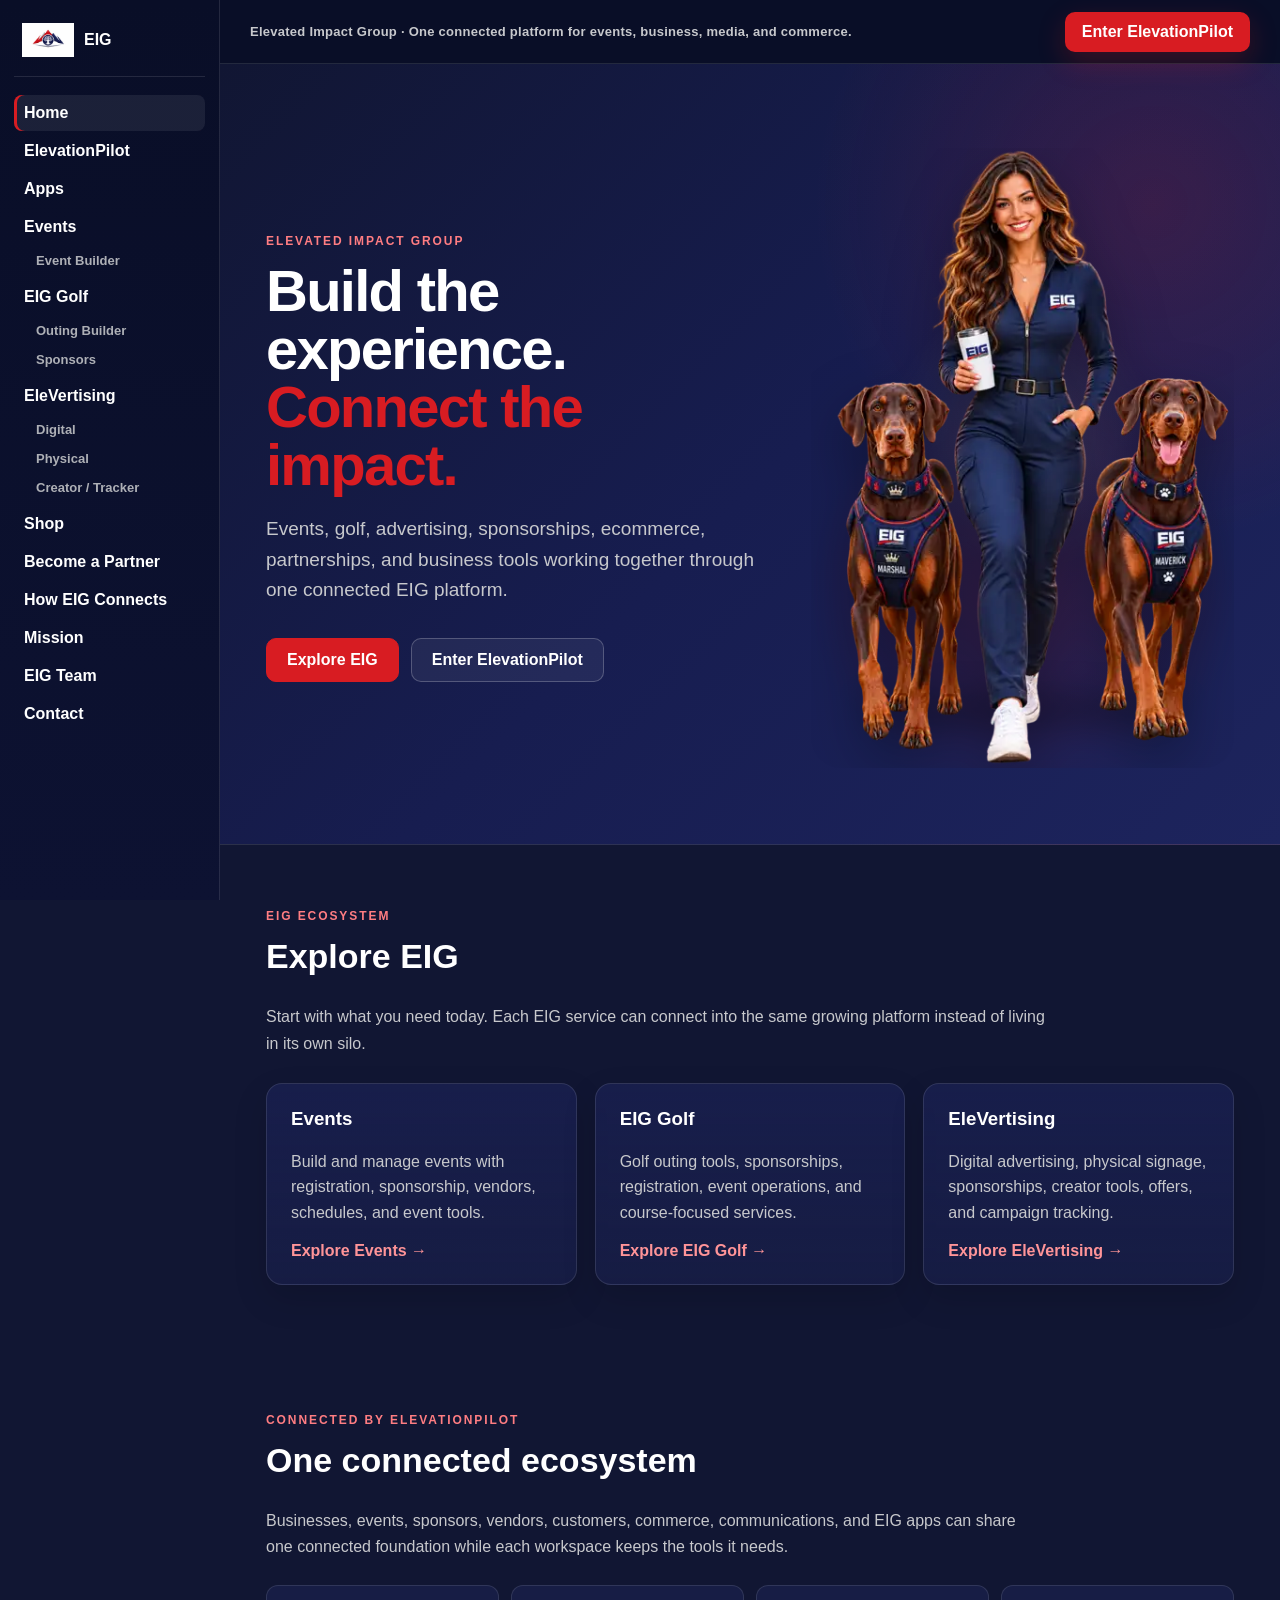
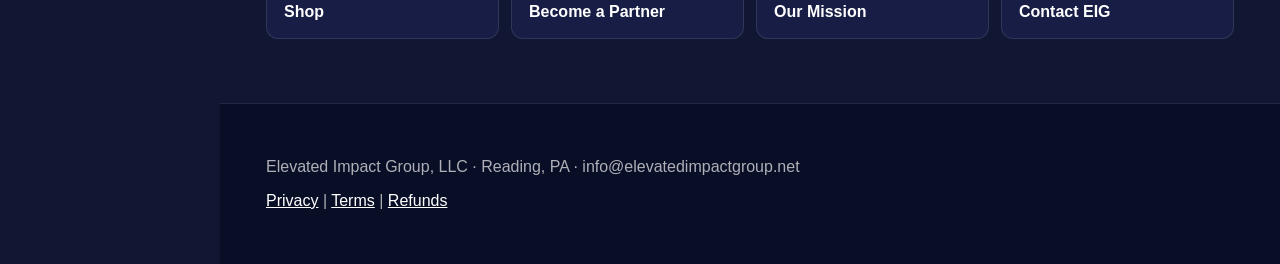
==== index.html @ f884d6af "Feature Ella, Marshal and Maverick in homepage hero" ====
<!DOCTYPE html>
<html lang="en">
<head>
  <meta charset="UTF-8">
  <title>Elevated Impact Group</title>
  <meta name="viewport" content="width=device-width, initial-scale=1.0">
  <style>
    :root { --navy:#1D245D; --navy-deep:#111633; --dark:#090E27; --panel:#171D45; --red:#D81C22; --light:#C7C8CC; --gray:#70727A; --muted:#C7C8CC; --line:rgba(255,255,255,.11); }
    * { box-sizing:border-box; }
    html { scroll-behavior:smooth; }
    body { margin:0; font-family:Inter,Arial,sans-serif; background:var(--navy-deep); color:white; }
    .layout { display:grid; grid-template-columns:220px 1fr; min-height:100vh; }
    .sidebar { position:sticky; top:0; height:100vh; background:linear-gradient(180deg,var(--dark),#0D1232); border-right:1px solid var(--line); padding:18px 14px; display:flex; flex-direction:column; }
    .eig-home { display:flex; align-items:center; gap:10px; color:white; text-decoration:none; font-weight:800; padding:4px 8px 18px; border-bottom:1px solid var(--line); }
    .eig-home img { width:52px; height:36px; object-fit:contain; }
    .nav { padding-top:16px; overflow:auto; }
    .nav a { display:block; color:white; text-decoration:none; padding:9px 10px; margin:2px 0; border-radius:8px; font-weight:700; }
    .nav a:hover, .nav a.active { background:rgba(255,255,255,.075); }
    .nav a.active { box-shadow:inset 3px 0 0 var(--red); }
    .subnav { margin:0 0 5px 12px; }
    .subnav a { font-size:13px; color:#AEB0B6; padding:6px 10px; font-weight:600; }
    .content { min-width:0; }
    .topbar { position:sticky; top:0; z-index:30; min-height:64px; display:flex; align-items:center; justify-content:space-between; gap:18px; padding:0 30px; background:rgba(9,14,39,.94); border-bottom:1px solid var(--line); backdrop-filter:blur(14px); }
    .topbar-copy { color:var(--light); font-size:13px; font-weight:700; letter-spacing:.02em; }
    .ecospace-btn { display:inline-block; background:var(--red); color:#fff; text-decoration:none; padding:11px 17px; border-radius:10px; font-weight:900; box-shadow:0 10px 28px rgba(216,28,34,.24); }
    .hero { padding:84px 46px 76px; background:radial-gradient(circle at 88% 18%,rgba(216,28,34,.17),transparent 30%),linear-gradient(135deg,#111633 0%,#171D50 52%,#1D245D 100%); border-bottom:1px solid var(--line); }
    .hero-inner { max-width:1140px; display:grid; grid-template-columns:1.08fr .92fr; gap:48px; align-items:center; }
    .eyebrow { color:#FF7D82; font-size:12px; font-weight:900; letter-spacing:.16em; text-transform:uppercase; margin-bottom:14px; }
    .hero h1 { font-size:58px; line-height:1.0; letter-spacing:-.03em; margin:0 0 20px; }
    .hero h1 span { color:var(--red); }
    .hero p { color:var(--muted); font-size:19px; line-height:1.6; max-width:700px; }
    .hero-actions { display:flex; gap:12px; flex-wrap:wrap; margin-top:24px; }
    .button { display:inline-block; padding:12px 20px; background:var(--red); border:1px solid var(--red); color:white; border-radius:10px; cursor:pointer; text-decoration:none; font-weight:900; margin-top:8px; }
    .button.secondary { background:rgba(255,255,255,.06); border-color:rgba(255,255,255,.22); }
    .button.secondary:hover { background:rgba(255,255,255,.10); }
    .team-image { position:relative; min-height:560px; display:grid; place-items:end center; overflow:hidden; border-radius:30px; background:radial-gradient(circle at 50% 46%,rgba(255,255,255,.12),transparent 35%),radial-gradient(circle at 50% 72%,rgba(216,28,34,.16),transparent 44%); }
    .team-image::after { content:""; position:absolute; left:12%; right:12%; bottom:7%; height:30px; border-radius:50%; background:rgba(0,0,0,.28); filter:blur(16px); }
    .team-image img { position:relative; z-index:1; display:block; width:min(100%,520px); max-height:620px; object-fit:contain; object-position:center bottom; filter:drop-shadow(0 22px 28px rgba(0,0,0,.30)); }
    .section { padding:64px 46px; max-width:1240px; }
    .section h2 { margin-top:0; font-size:34px; }
    .section p.lead { color:var(--light); max-width:780px; line-height:1.65; }
    .grid { display:grid; grid-template-columns:repeat(3,1fr); gap:18px; margin-top:26px; }
    .card { background:linear-gradient(180deg,rgba(29,36,93,.58),rgba(23,29,69,.92)); padding:24px; border-radius:16px; border:1px solid var(--line); box-shadow:0 14px 34px rgba(0,0,0,.14); }
    .card h3 { margin-top:0; }
    .card p { color:var(--light); line-height:1.6; }
    .card a { color:#FF9498; font-weight:900; text-decoration:none; }
    .simple-links { display:grid; grid-template-columns:repeat(4,1fr); gap:12px; margin-top:24px; }
    .simple-links a { color:white; text-decoration:none; background:#171D45; border:1px solid var(--line); padding:17px; border-radius:12px; font-weight:900; }
    footer { padding:38px 46px; background:var(--dark); color:#AEB0B6; border-top:1px solid var(--line); }
    footer a { color:white; }
    @media (max-width:900px) { .grid { grid-template-columns:1fr 1fr; } .simple-links { grid-template-columns:1fr 1fr; } .hero-inner { grid-template-columns:1fr; } }
    @media (max-width:700px) {
      .layout { display:block; }
      .sidebar { position:static; height:auto; padding-bottom:10px; }
      .nav { display:grid; grid-template-columns:1fr 1fr; }
      .subnav { display:none; }
      .topbar { height:auto; padding:12px 16px; align-items:flex-start; flex-direction:column; }
      .hero { padding:50px 24px 46px; }
      .hero h1 { font-size:43px; }
      .team-image { min-height:440px; }
      .team-image img { max-height:500px; }
      .section { padding:42px 24px; }
      .grid, .simple-links { grid-template-columns:1fr; }
      footer { padding:30px 24px; }
    }
  </style>
</head>
<body>
<div class="layout">
  <aside class="sidebar">
    <a class="eig-home" href="/" aria-label="Elevated Impact Group home">
      <img src="assets/eig-header-icon.png" alt="Elevated Impact Group" />
      <span>EIG</span>
    </a>
    <nav class="nav">
      <a class="active" href="/">Home</a>
      <a href="https://elevated-impact-platform.vercel.app/#airport">ElevationPilot</a>
      <a href="#apps">Apps</a>
      <a href="#events">Events</a>
      <div class="subnav"><a href="#events">Event Builder</a></div>
      <a href="#golf">EIG Golf</a>
      <div class="subnav"><a href="#golf">Outing Builder</a><a href="#golf">Sponsors</a></div>
      <a href="/elvertising.html">EleVertising</a>
      <div class="subnav"><a href="/elvertising.html#get-started">Digital</a><a href="/elvertising.html#get-started">Physical</a><a href="/elvertising.html#get-started">Creator / Tracker</a></div>
      <a href="#shop">Shop</a>
      <a href="#partner">Become a Partner</a>
      <a href="#ecosystem">How EIG Connects</a>
      <a href="#mission">Mission</a>
      <a href="#team">EIG Team</a>
      <a href="#contact">Contact</a>
    </nav>
  </aside>

  <main class="content">
    <div class="topbar"><span class="topbar-copy">Elevated Impact Group · One connected platform for events, business, media, and commerce.</span><a class="ecospace-btn" href="https://elevated-impact-platform.vercel.app/#airport">Enter ElevationPilot</a></div>

    <section class="hero">
      <div class="hero-inner">
        <div>
          <div class="eyebrow">Elevated Impact Group</div>
          <h1>Build the experience.<br><span>Connect the impact.</span></h1>
          <p>Events, golf, advertising, sponsorships, ecommerce, partnerships, and business tools working together through one connected EIG platform.</p>
          <div class="hero-actions">
            <a class="button" href="#apps">Explore EIG</a>
            <a class="button secondary" href="https://elevated-impact-platform.vercel.app/#airport">Enter ElevationPilot</a>
          </div>
        </div>
        <div class="team-image" id="team">
          <img alt="Meet the EIG Team — Ella, Marshal and Maverick" src="[data-uri]" fetchpriority="high" />
        </div>
      </div>
    </section>

    <section class="section" id="apps">
      <div class="eyebrow">EIG Ecosystem</div>
      <h2>Explore EIG</h2>
      <p class="lead">Start with what you need today. Each EIG service can connect into the same growing platform instead of living in its own silo.</p>
      <div class="grid">
        <div class="card" id="events"><h3>Events</h3><p>Build and manage events with registration, sponsorship, vendors, schedules, and event tools.</p><a href="#events">Explore Events →</a></div>
        <div class="card" id="golf"><h3>EIG Golf</h3><p>Golf outing tools, sponsorships, registration, event operations, and course-focused services.</p><a href="#golf">Explore EIG Golf →</a></div>
        <div class="card"><h3>EleVertising</h3><p>Digital advertising, physical signage, sponsorships, creator tools, offers, and campaign tracking.</p><a href="/elvertising.html">Explore EleVertising →</a></div>
      </div>
    </section>

    <section class="section" id="ecosystem">
      <div class="eyebrow">Connected by ElevationPilot</div>
      <h2>One connected ecosystem</h2>
      <p class="lead">Businesses, events, sponsors, vendors, customers, commerce, communications, and EIG apps can share one connected foundation while each workspace keeps the tools it needs.</p>
      <div class="simple-links">
        <a id="shop" href="#shop">Shop</a>
        <a id="partner" href="#partner">Become a Partner</a>
        <a id="mission" href="#mission">Our Mission</a>
        <a id="contact" href="mailto:info@elevatedimpactgroup.net">Contact EIG</a>
      </div>
    </section>

    <footer>
      <p>Elevated Impact Group, LLC · Reading, PA · info@elevatedimpactgroup.net</p>
      <p><a href="#">Privacy</a> | <a href="#">Terms</a> | <a href="#">Refunds</a></p>
    </footer>
  </main>
</div>
</body>
</html>
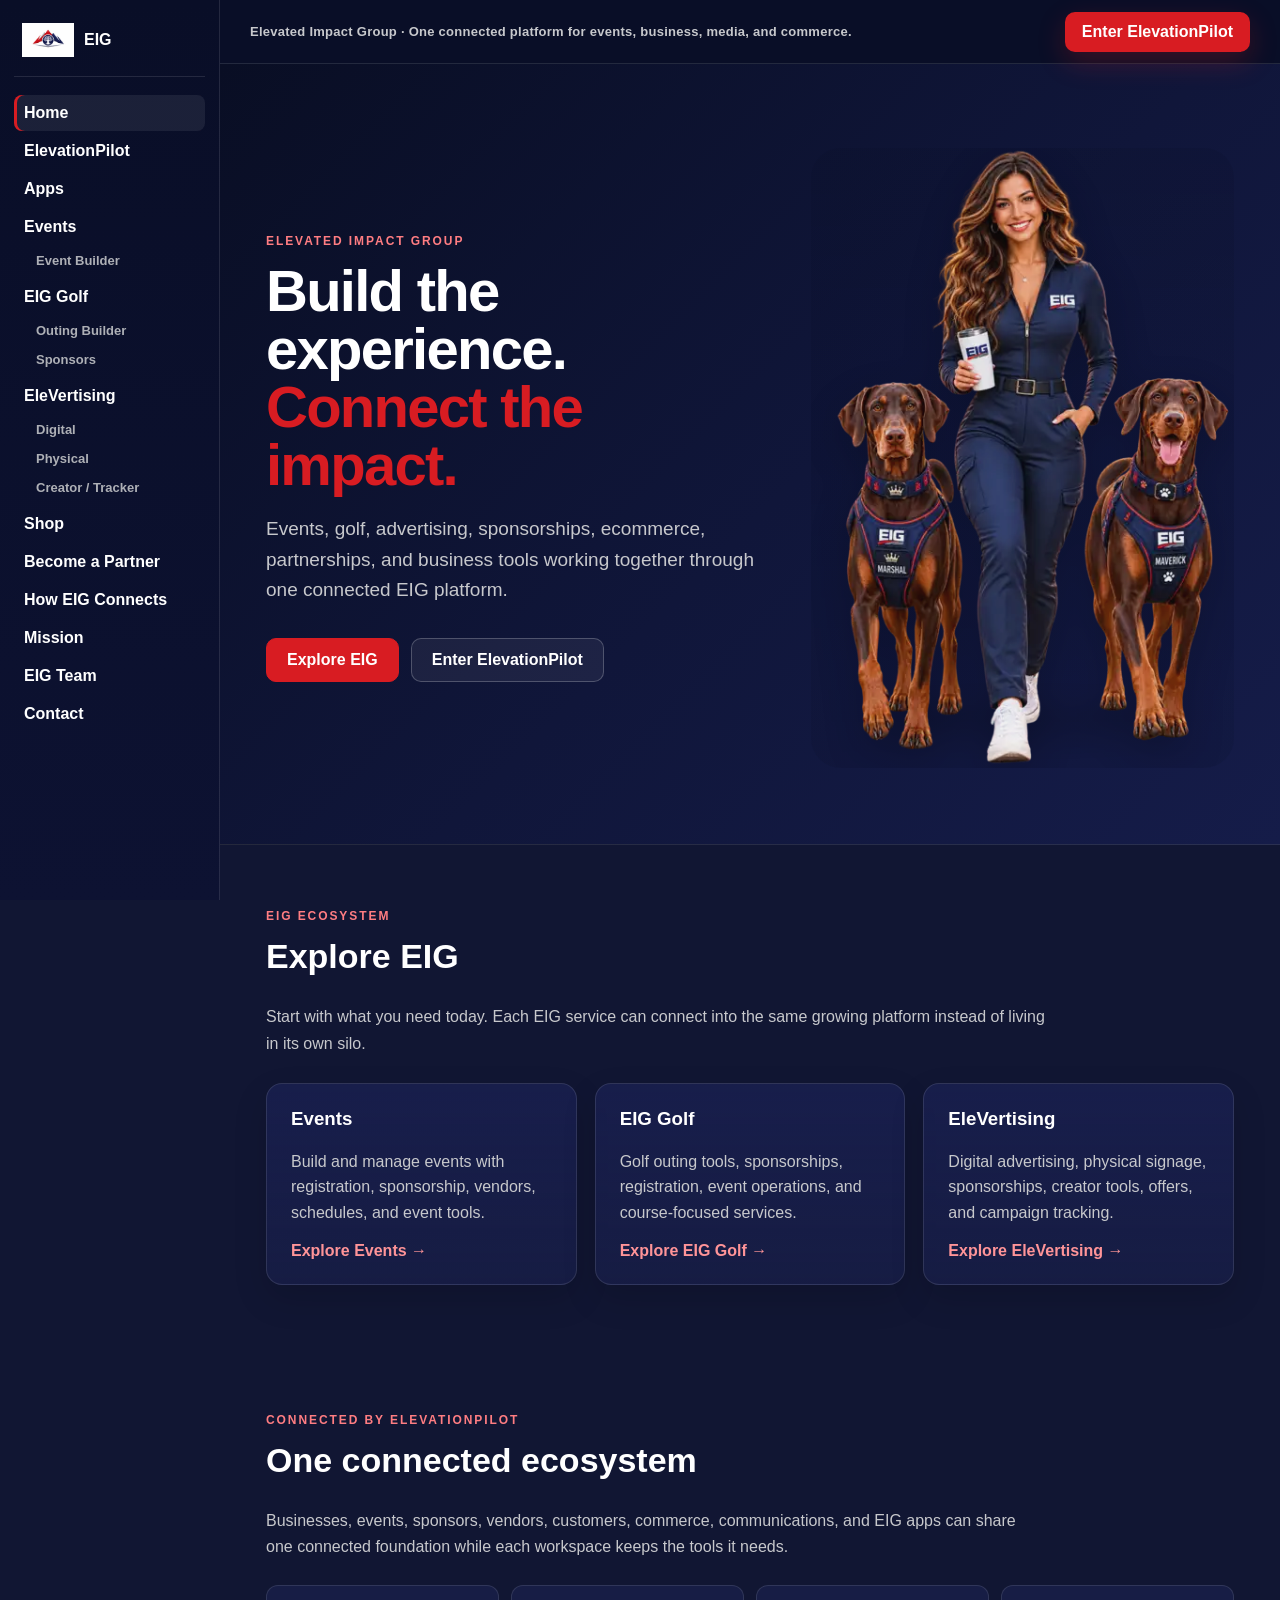
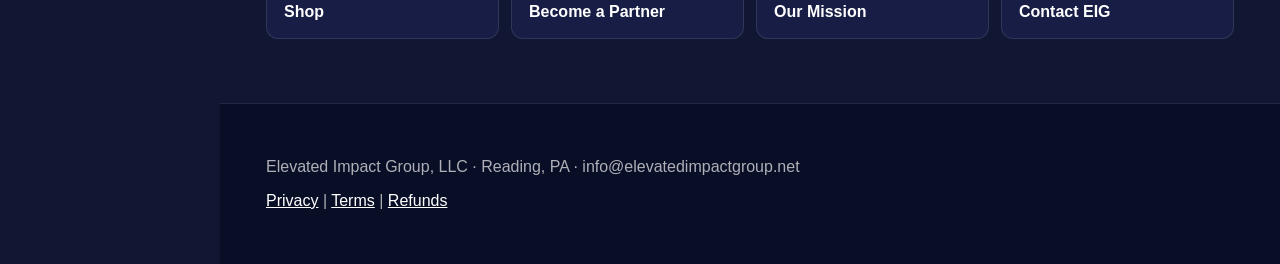
==== commit 8404a095: "Deepen homepage hero and soften team artwork" ====
--- a/index.html
+++ b/index.html
@@ -23,7 +23,7 @@
     .topbar { position:sticky; top:0; z-index:30; min-height:64px; display:flex; align-items:center; justify-content:space-between; gap:18px; padding:0 30px; background:rgba(9,14,39,.94); border-bottom:1px solid var(--line); backdrop-filter:blur(14px); }
     .topbar-copy { color:var(--light); font-size:13px; font-weight:700; letter-spacing:.02em; }
     .ecospace-btn { display:inline-block; background:var(--red); color:#fff; text-decoration:none; padding:11px 17px; border-radius:10px; font-weight:900; box-shadow:0 10px 28px rgba(216,28,34,.24); }
-    .hero { padding:84px 46px 76px; background:radial-gradient(circle at 88% 18%,rgba(216,28,34,.17),transparent 30%),linear-gradient(135deg,#111633 0%,#171D50 52%,#1D245D 100%); border-bottom:1px solid var(--line); }
+    .hero { padding:84px 46px 76px; background:linear-gradient(135deg,#090E24 0%,#10163A 54%,#151C49 100%); border-bottom:1px solid var(--line); }
     .hero-inner { max-width:1140px; display:grid; grid-template-columns:1.08fr .92fr; gap:48px; align-items:center; }
     .eyebrow { color:#FF7D82; font-size:12px; font-weight:900; letter-spacing:.16em; text-transform:uppercase; margin-bottom:14px; }
     .hero h1 { font-size:58px; line-height:1.0; letter-spacing:-.03em; margin:0 0 20px; }
@@ -33,9 +33,9 @@
     .button { display:inline-block; padding:12px 20px; background:var(--red); border:1px solid var(--red); color:white; border-radius:10px; cursor:pointer; text-decoration:none; font-weight:900; margin-top:8px; }
     .button.secondary { background:rgba(255,255,255,.06); border-color:rgba(255,255,255,.22); }
     .button.secondary:hover { background:rgba(255,255,255,.10); }
-    .team-image { position:relative; min-height:560px; display:grid; place-items:end center; overflow:hidden; border-radius:30px; background:radial-gradient(circle at 50% 46%,rgba(255,255,255,.12),transparent 35%),radial-gradient(circle at 50% 72%,rgba(216,28,34,.16),transparent 44%); }
-    .team-image::after { content:""; position:absolute; left:12%; right:12%; bottom:7%; height:30px; border-radius:50%; background:rgba(0,0,0,.28); filter:blur(16px); }
-    .team-image img { position:relative; z-index:1; display:block; width:min(100%,520px); max-height:620px; object-fit:contain; object-position:center bottom; filter:drop-shadow(0 22px 28px rgba(0,0,0,.30)); }
+    .team-image { position:relative; min-height:560px; display:grid; place-items:end center; overflow:hidden; border-radius:30px; background:linear-gradient(180deg,rgba(10,15,40,.18),rgba(6,10,28,.10)); }
+    .team-image::after { content:""; position:absolute; left:17%; right:17%; bottom:6%; height:20px; border-radius:50%; background:rgba(0,0,0,.16); filter:blur(14px); }
+    .team-image img { position:relative; z-index:1; display:block; width:min(100%,520px); max-height:620px; object-fit:contain; object-position:center bottom; filter:contrast(.94) saturate(.94) brightness(.98) drop-shadow(0 14px 18px rgba(0,0,0,.18)); }
     .section { padding:64px 46px; max-width:1240px; }
     .section h2 { margin-top:0; font-size:34px; }
     .section p.lead { color:var(--light); max-width:780px; line-height:1.65; }
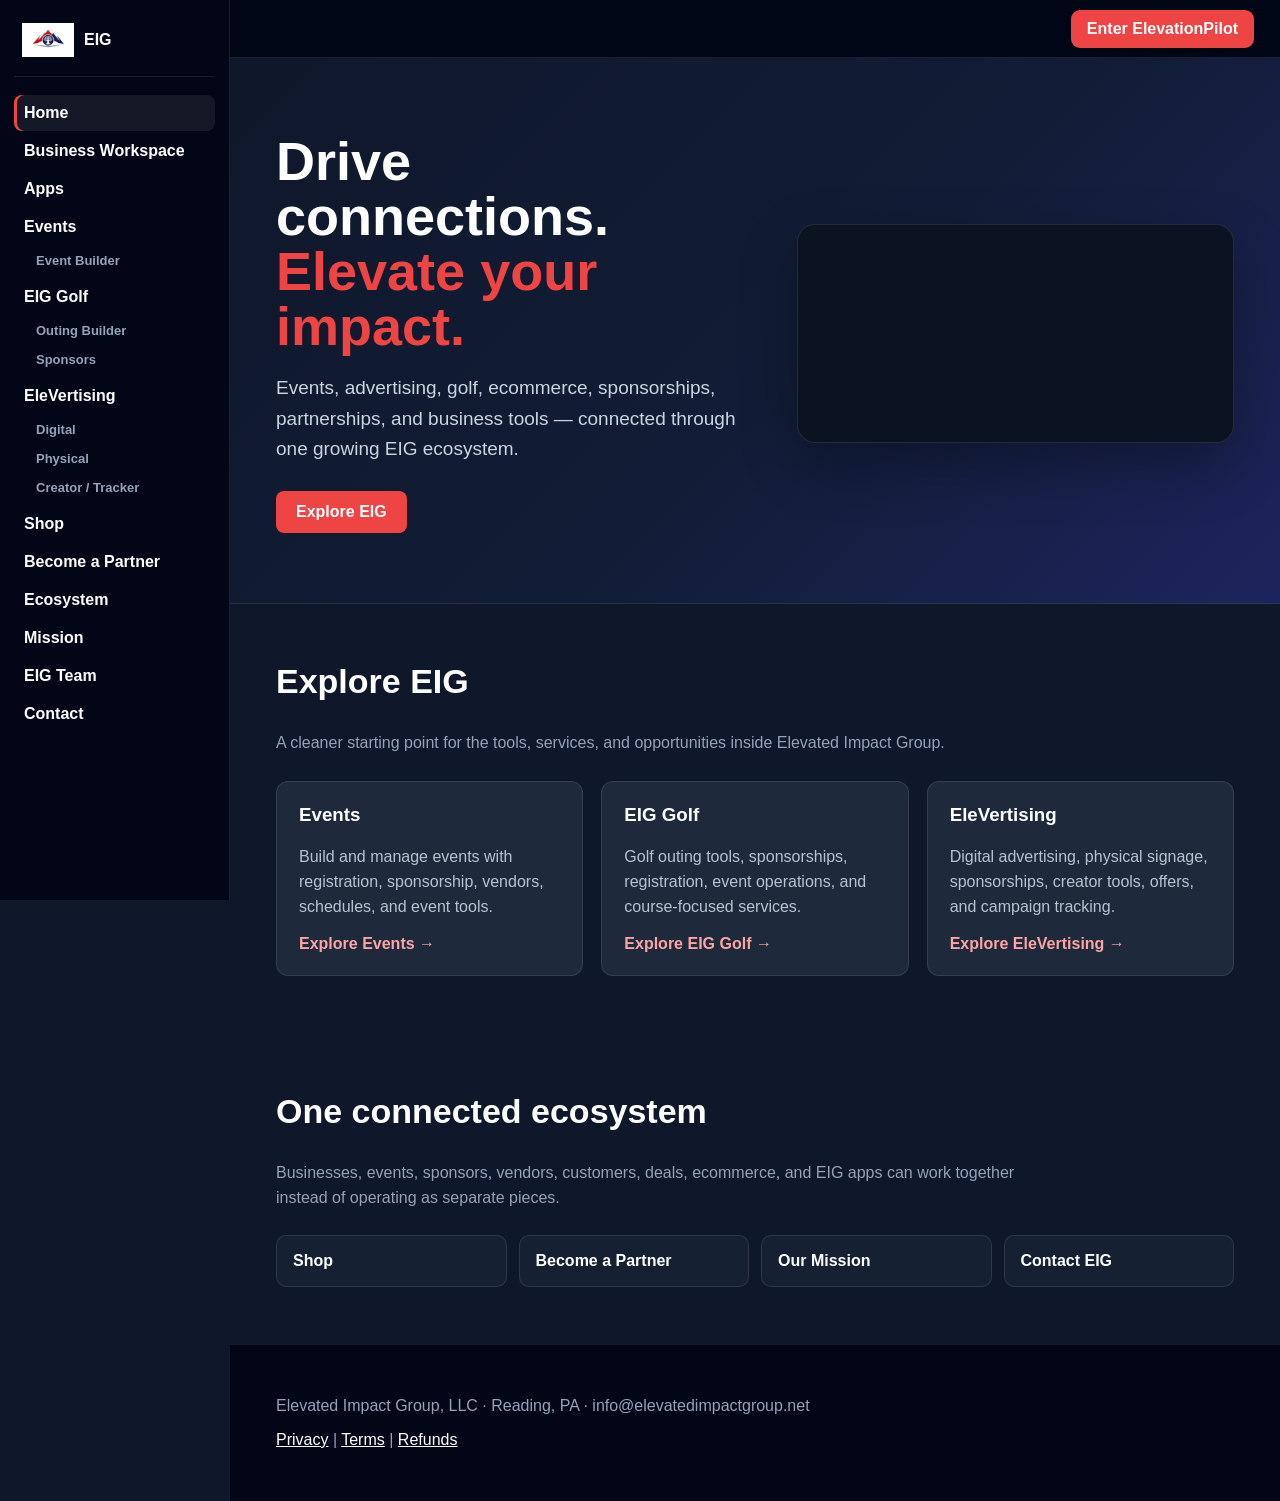
==== commit ecbea526: "Use EIG team video in homepage hero" ====
--- a/index.html
+++ b/index.html
@@ -5,48 +5,42 @@
   <title>Elevated Impact Group</title>
   <meta name="viewport" content="width=device-width, initial-scale=1.0">
   <style>
-    :root { --navy:#1D245D; --navy-deep:#111633; --dark:#090E27; --panel:#171D45; --red:#D81C22; --light:#C7C8CC; --gray:#70727A; --muted:#C7C8CC; --line:rgba(255,255,255,.11); }
+    :root { --navy:#0f172a; --dark:#020617; --panel:#1e293b; --red:#ef4444; --muted:#cbd5e1; --line:rgba(255,255,255,.10); }
     * { box-sizing:border-box; }
     html { scroll-behavior:smooth; }
-    body { margin:0; font-family:Inter,Arial,sans-serif; background:var(--navy-deep); color:white; }
-    .layout { display:grid; grid-template-columns:220px 1fr; min-height:100vh; }
-    .sidebar { position:sticky; top:0; height:100vh; background:linear-gradient(180deg,var(--dark),#0D1232); border-right:1px solid var(--line); padding:18px 14px; display:flex; flex-direction:column; }
+    body { margin:0; font-family:Arial,sans-serif; background:var(--navy); color:white; }
+    .layout { display:grid; grid-template-columns:230px 1fr; min-height:100vh; }
+    .sidebar { position:sticky; top:0; height:100vh; background:var(--dark); border-right:1px solid var(--line); padding:18px 14px; display:flex; flex-direction:column; }
     .eig-home { display:flex; align-items:center; gap:10px; color:white; text-decoration:none; font-weight:800; padding:4px 8px 18px; border-bottom:1px solid var(--line); }
     .eig-home img { width:52px; height:36px; object-fit:contain; }
     .nav { padding-top:16px; overflow:auto; }
     .nav a { display:block; color:white; text-decoration:none; padding:9px 10px; margin:2px 0; border-radius:8px; font-weight:700; }
-    .nav a:hover, .nav a.active { background:rgba(255,255,255,.075); }
+    .nav a:hover, .nav a.active { background:rgba(255,255,255,.07); }
     .nav a.active { box-shadow:inset 3px 0 0 var(--red); }
     .subnav { margin:0 0 5px 12px; }
-    .subnav a { font-size:13px; color:#AEB0B6; padding:6px 10px; font-weight:600; }
+    .subnav a { font-size:13px; color:#94a3b8; padding:6px 10px; font-weight:600; }
     .content { min-width:0; }
-    .topbar { position:sticky; top:0; z-index:30; min-height:64px; display:flex; align-items:center; justify-content:space-between; gap:18px; padding:0 30px; background:rgba(9,14,39,.94); border-bottom:1px solid var(--line); backdrop-filter:blur(14px); }
-    .topbar-copy { color:var(--light); font-size:13px; font-weight:700; letter-spacing:.02em; }
-    .ecospace-btn { display:inline-block; background:var(--red); color:#fff; text-decoration:none; padding:11px 17px; border-radius:10px; font-weight:900; box-shadow:0 10px 28px rgba(216,28,34,.24); }
-    .hero { padding:84px 46px 76px; background:linear-gradient(135deg,#090E24 0%,#10163A 54%,#151C49 100%); border-bottom:1px solid var(--line); }
-    .hero-inner { max-width:1140px; display:grid; grid-template-columns:1.08fr .92fr; gap:48px; align-items:center; }
-    .eyebrow { color:#FF7D82; font-size:12px; font-weight:900; letter-spacing:.16em; text-transform:uppercase; margin-bottom:14px; }
-    .hero h1 { font-size:58px; line-height:1.0; letter-spacing:-.03em; margin:0 0 20px; }
+    .topbar { position:sticky; top:0; z-index:30; height:58px; display:flex; align-items:center; justify-content:flex-end; padding:0 26px; background:rgba(2,6,23,.94); border-bottom:1px solid var(--line); backdrop-filter:blur(12px); }
+    .ecospace-btn { display:inline-block; background:var(--red); color:#fff; text-decoration:none; padding:10px 16px; border-radius:9px; font-weight:900; }
+    .hero { padding:76px 46px 70px; background:linear-gradient(135deg,#0f172a,#111d36 55%,#1d245d); border-bottom:1px solid var(--line); }
+    .hero-inner { max-width:1080px; display:grid; grid-template-columns:1.05fr .95fr; gap:38px; align-items:center; }
+    .hero h1 { font-size:54px; line-height:1.02; margin:0 0 18px; }
     .hero h1 span { color:var(--red); }
     .hero p { color:var(--muted); font-size:19px; line-height:1.6; max-width:700px; }
-    .hero-actions { display:flex; gap:12px; flex-wrap:wrap; margin-top:24px; }
-    .button { display:inline-block; padding:12px 20px; background:var(--red); border:1px solid var(--red); color:white; border-radius:10px; cursor:pointer; text-decoration:none; font-weight:900; margin-top:8px; }
-    .button.secondary { background:rgba(255,255,255,.06); border-color:rgba(255,255,255,.22); }
-    .button.secondary:hover { background:rgba(255,255,255,.10); }
-    .team-image { position:relative; min-height:560px; display:grid; place-items:end center; overflow:hidden; border-radius:30px; background:linear-gradient(180deg,rgba(10,15,40,.18),rgba(6,10,28,.10)); }
-    .team-image::after { content:""; position:absolute; left:17%; right:17%; bottom:6%; height:20px; border-radius:50%; background:rgba(0,0,0,.16); filter:blur(14px); }
-    .team-image img { position:relative; z-index:1; display:block; width:min(100%,520px); max-height:620px; object-fit:contain; object-position:center bottom; filter:contrast(.94) saturate(.94) brightness(.98) drop-shadow(0 14px 18px rgba(0,0,0,.18)); }
-    .section { padding:64px 46px; max-width:1240px; }
+    .button { display:inline-block; padding:12px 20px; background:var(--red); border:none; color:white; border-radius:8px; cursor:pointer; text-decoration:none; font-weight:800; margin-top:8px; }
+    .team-image { border-radius:18px; border:1px solid var(--line); overflow:hidden; background:#0b1322; box-shadow:0 22px 55px rgba(0,0,0,.30); }
+    .team-image img, .team-image video { display:block; width:100%; height:auto; }
+    .section { padding:58px 46px; max-width:1200px; }
     .section h2 { margin-top:0; font-size:34px; }
-    .section p.lead { color:var(--light); max-width:780px; line-height:1.65; }
+    .section p.lead { color:#94a3b8; max-width:760px; line-height:1.6; }
     .grid { display:grid; grid-template-columns:repeat(3,1fr); gap:18px; margin-top:26px; }
-    .card { background:linear-gradient(180deg,rgba(29,36,93,.58),rgba(23,29,69,.92)); padding:24px; border-radius:16px; border:1px solid var(--line); box-shadow:0 14px 34px rgba(0,0,0,.14); }
+    .card { background:var(--panel); padding:22px; border-radius:12px; border:1px solid var(--line); }
     .card h3 { margin-top:0; }
-    .card p { color:var(--light); line-height:1.6; }
-    .card a { color:#FF9498; font-weight:900; text-decoration:none; }
+    .card p { color:#b8c3d1; line-height:1.55; }
+    .card a { color:#fca5a5; font-weight:800; text-decoration:none; }
     .simple-links { display:grid; grid-template-columns:repeat(4,1fr); gap:12px; margin-top:24px; }
-    .simple-links a { color:white; text-decoration:none; background:#171D45; border:1px solid var(--line); padding:17px; border-radius:12px; font-weight:900; }
-    footer { padding:38px 46px; background:var(--dark); color:#AEB0B6; border-top:1px solid var(--line); }
+    .simple-links a { color:white; text-decoration:none; background:#162033; border:1px solid var(--line); padding:16px; border-radius:10px; font-weight:800; }
+    footer { padding:36px 46px; background:var(--dark); color:#94a3b8; }
     footer a { color:white; }
     @media (max-width:900px) { .grid { grid-template-columns:1fr 1fr; } .simple-links { grid-template-columns:1fr 1fr; } .hero-inner { grid-template-columns:1fr; } }
     @media (max-width:700px) {
@@ -54,11 +48,9 @@
       .sidebar { position:static; height:auto; padding-bottom:10px; }
       .nav { display:grid; grid-template-columns:1fr 1fr; }
       .subnav { display:none; }
-      .topbar { height:auto; padding:12px 16px; align-items:flex-start; flex-direction:column; }
+      .topbar { height:auto; padding:12px 16px; }
       .hero { padding:50px 24px 46px; }
-      .hero h1 { font-size:43px; }
-      .team-image { min-height:440px; }
-      .team-image img { max-height:500px; }
+      .hero h1 { font-size:42px; }
       .section { padding:42px 24px; }
       .grid, .simple-links { grid-template-columns:1fr; }
       footer { padding:30px 24px; }
@@ -74,7 +66,7 @@
     </a>
     <nav class="nav">
       <a class="active" href="/">Home</a>
-      <a href="https://elevated-impact-platform.vercel.app/#airport">ElevationPilot</a>
+      <a href="https://elevated-impact-platform.vercel.app/#airport">Business Workspace</a>
       <a href="#apps">Apps</a>
       <a href="#events">Events</a>
       <div class="subnav"><a href="#events">Event Builder</a></div>
@@ -84,7 +76,7 @@
       <div class="subnav"><a href="/elvertising.html#get-started">Digital</a><a href="/elvertising.html#get-started">Physical</a><a href="/elvertising.html#get-started">Creator / Tracker</a></div>
       <a href="#shop">Shop</a>
       <a href="#partner">Become a Partner</a>
-      <a href="#ecosystem">How EIG Connects</a>
+      <a href="#ecosystem">Ecosystem</a>
       <a href="#mission">Mission</a>
       <a href="#team">EIG Team</a>
       <a href="#contact">Contact</a>
@@ -92,29 +84,34 @@
   </aside>
 
   <main class="content">
-    <div class="topbar"><span class="topbar-copy">Elevated Impact Group · One connected platform for events, business, media, and commerce.</span><a class="ecospace-btn" href="https://elevated-impact-platform.vercel.app/#airport">Enter ElevationPilot</a></div>
+    <div class="topbar"><a class="ecospace-btn" href="https://elevated-impact-platform.vercel.app/#airport">Enter ElevationPilot</a></div>
 
     <section class="hero">
       <div class="hero-inner">
         <div>
-          <div class="eyebrow">Elevated Impact Group</div>
-          <h1>Build the experience.<br><span>Connect the impact.</span></h1>
-          <p>Events, golf, advertising, sponsorships, ecommerce, partnerships, and business tools working together through one connected EIG platform.</p>
-          <div class="hero-actions">
-            <a class="button" href="#apps">Explore EIG</a>
-            <a class="button secondary" href="https://elevated-impact-platform.vercel.app/#airport">Enter ElevationPilot</a>
-          </div>
+          <h1>Drive connections.<br><span>Elevate your impact.</span></h1>
+          <p>Events, advertising, golf, ecommerce, sponsorships, partnerships, and business tools — connected through one growing EIG ecosystem.</p>
+          <a class="button" href="#apps">Explore EIG</a>
         </div>
         <div class="team-image" id="team">
-          <img alt="Meet the EIG Team — Ella, Marshal and Maverick" src="[data-uri]" fetchpriority="high" />
+          <video
+            aria-label="Meet the EIG Team — Ella, Marshal and Maverick"
+            autoplay
+            muted
+            loop
+            playsinline
+            preload="metadata"
+          >
+            <source src="assets/eig-team-clean-walk.mp4" type="video/mp4" />
+            Your browser does not support the EIG team video.
+          </video>
         </div>
       </div>
     </section>
 
     <section class="section" id="apps">
-      <div class="eyebrow">EIG Ecosystem</div>
       <h2>Explore EIG</h2>
-      <p class="lead">Start with what you need today. Each EIG service can connect into the same growing platform instead of living in its own silo.</p>
+      <p class="lead">A cleaner starting point for the tools, services, and opportunities inside Elevated Impact Group.</p>
       <div class="grid">
         <div class="card" id="events"><h3>Events</h3><p>Build and manage events with registration, sponsorship, vendors, schedules, and event tools.</p><a href="#events">Explore Events →</a></div>
         <div class="card" id="golf"><h3>EIG Golf</h3><p>Golf outing tools, sponsorships, registration, event operations, and course-focused services.</p><a href="#golf">Explore EIG Golf →</a></div>
@@ -123,9 +120,8 @@
     </section>
 
     <section class="section" id="ecosystem">
-      <div class="eyebrow">Connected by ElevationPilot</div>
       <h2>One connected ecosystem</h2>
-      <p class="lead">Businesses, events, sponsors, vendors, customers, commerce, communications, and EIG apps can share one connected foundation while each workspace keeps the tools it needs.</p>
+      <p class="lead">Businesses, events, sponsors, vendors, customers, deals, ecommerce, and EIG apps can work together instead of operating as separate pieces.</p>
       <div class="simple-links">
         <a id="shop" href="#shop">Shop</a>
         <a id="partner" href="#partner">Become a Partner</a>
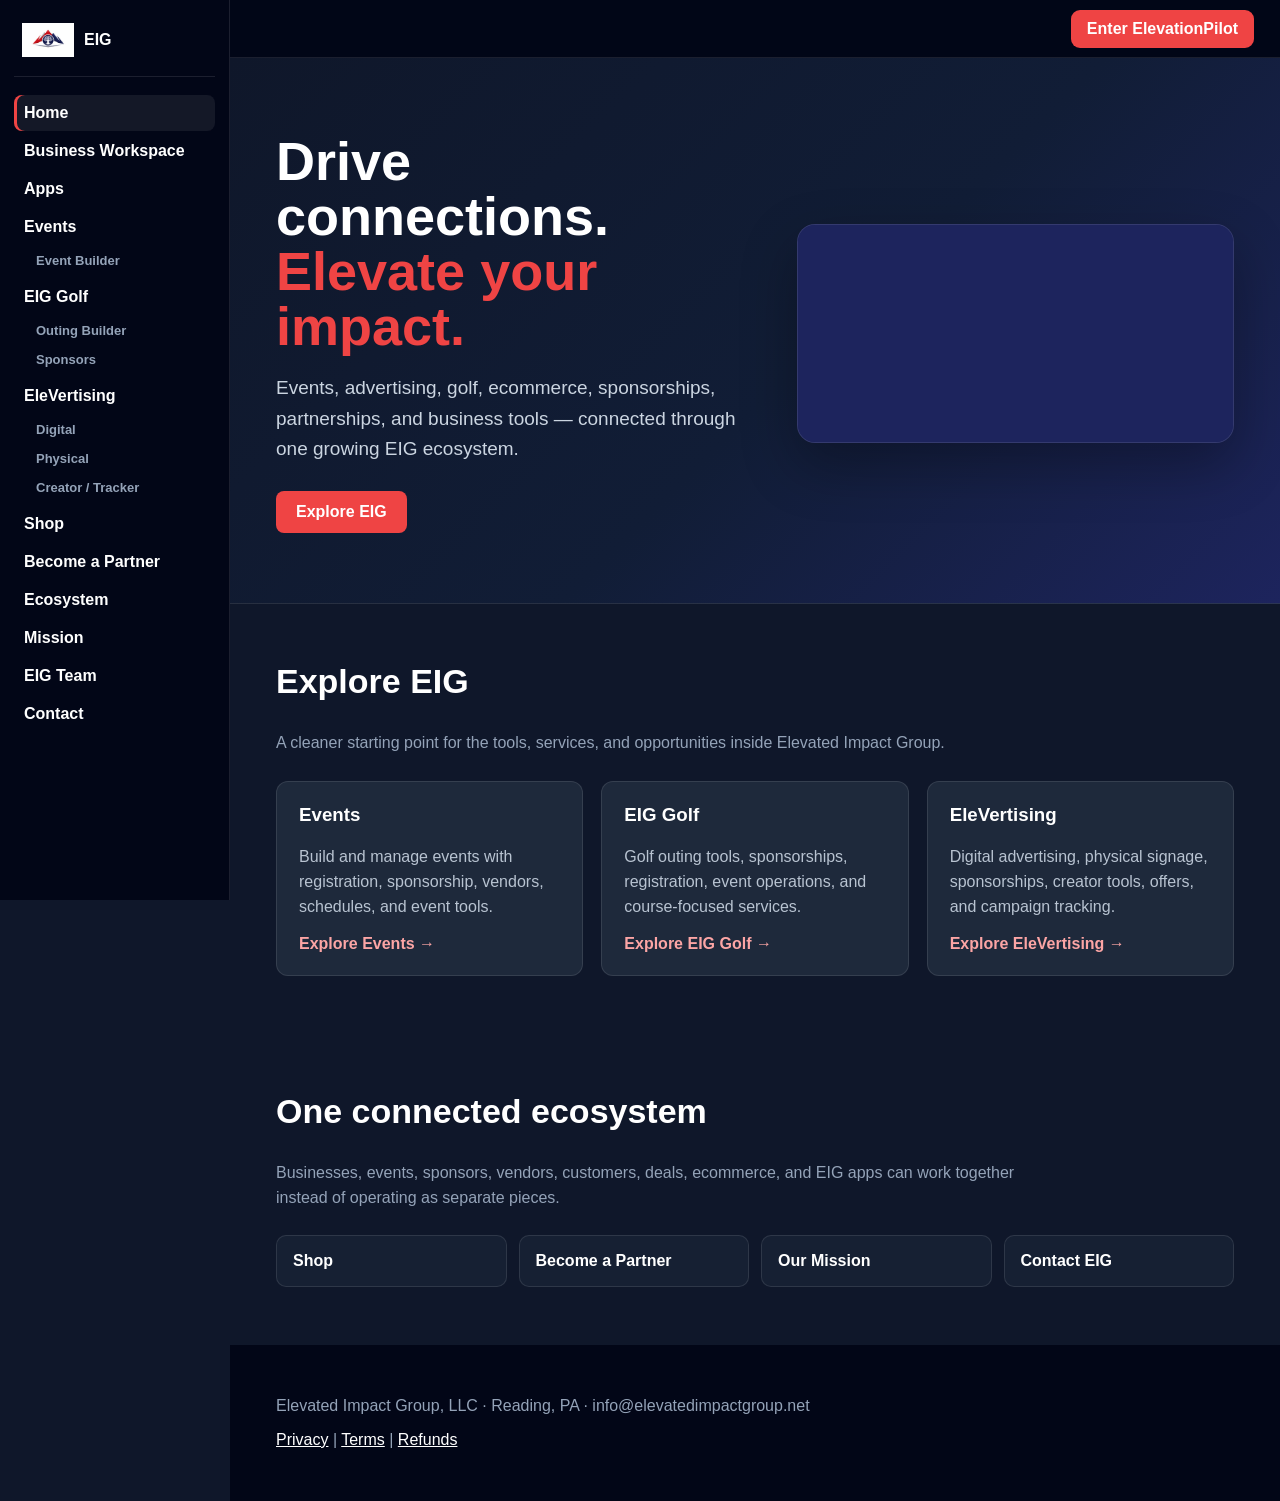
==== commit 0c35a464: "Match homepage team video frame to EIG navy" ====
--- a/index.html
+++ b/index.html
@@ -28,8 +28,8 @@
     .hero h1 span { color:var(--red); }
     .hero p { color:var(--muted); font-size:19px; line-height:1.6; max-width:700px; }
     .button { display:inline-block; padding:12px 20px; background:var(--red); border:none; color:white; border-radius:8px; cursor:pointer; text-decoration:none; font-weight:800; margin-top:8px; }
-    .team-image { border-radius:18px; border:1px solid var(--line); overflow:hidden; background:#0b1322; box-shadow:0 22px 55px rgba(0,0,0,.30); }
-    .team-image img, .team-image video { display:block; width:100%; height:auto; }
+    .team-image { border-radius:18px; border:1px solid var(--line); overflow:hidden; background:#1D245D; box-shadow:0 22px 55px rgba(0,0,0,.30); }
+    .team-image img, .team-image video { display:block; width:100%; height:auto; background:#1D245D; }
     .section { padding:58px 46px; max-width:1200px; }
     .section h2 { margin-top:0; font-size:34px; }
     .section p.lead { color:#94a3b8; max-width:760px; line-height:1.6; }
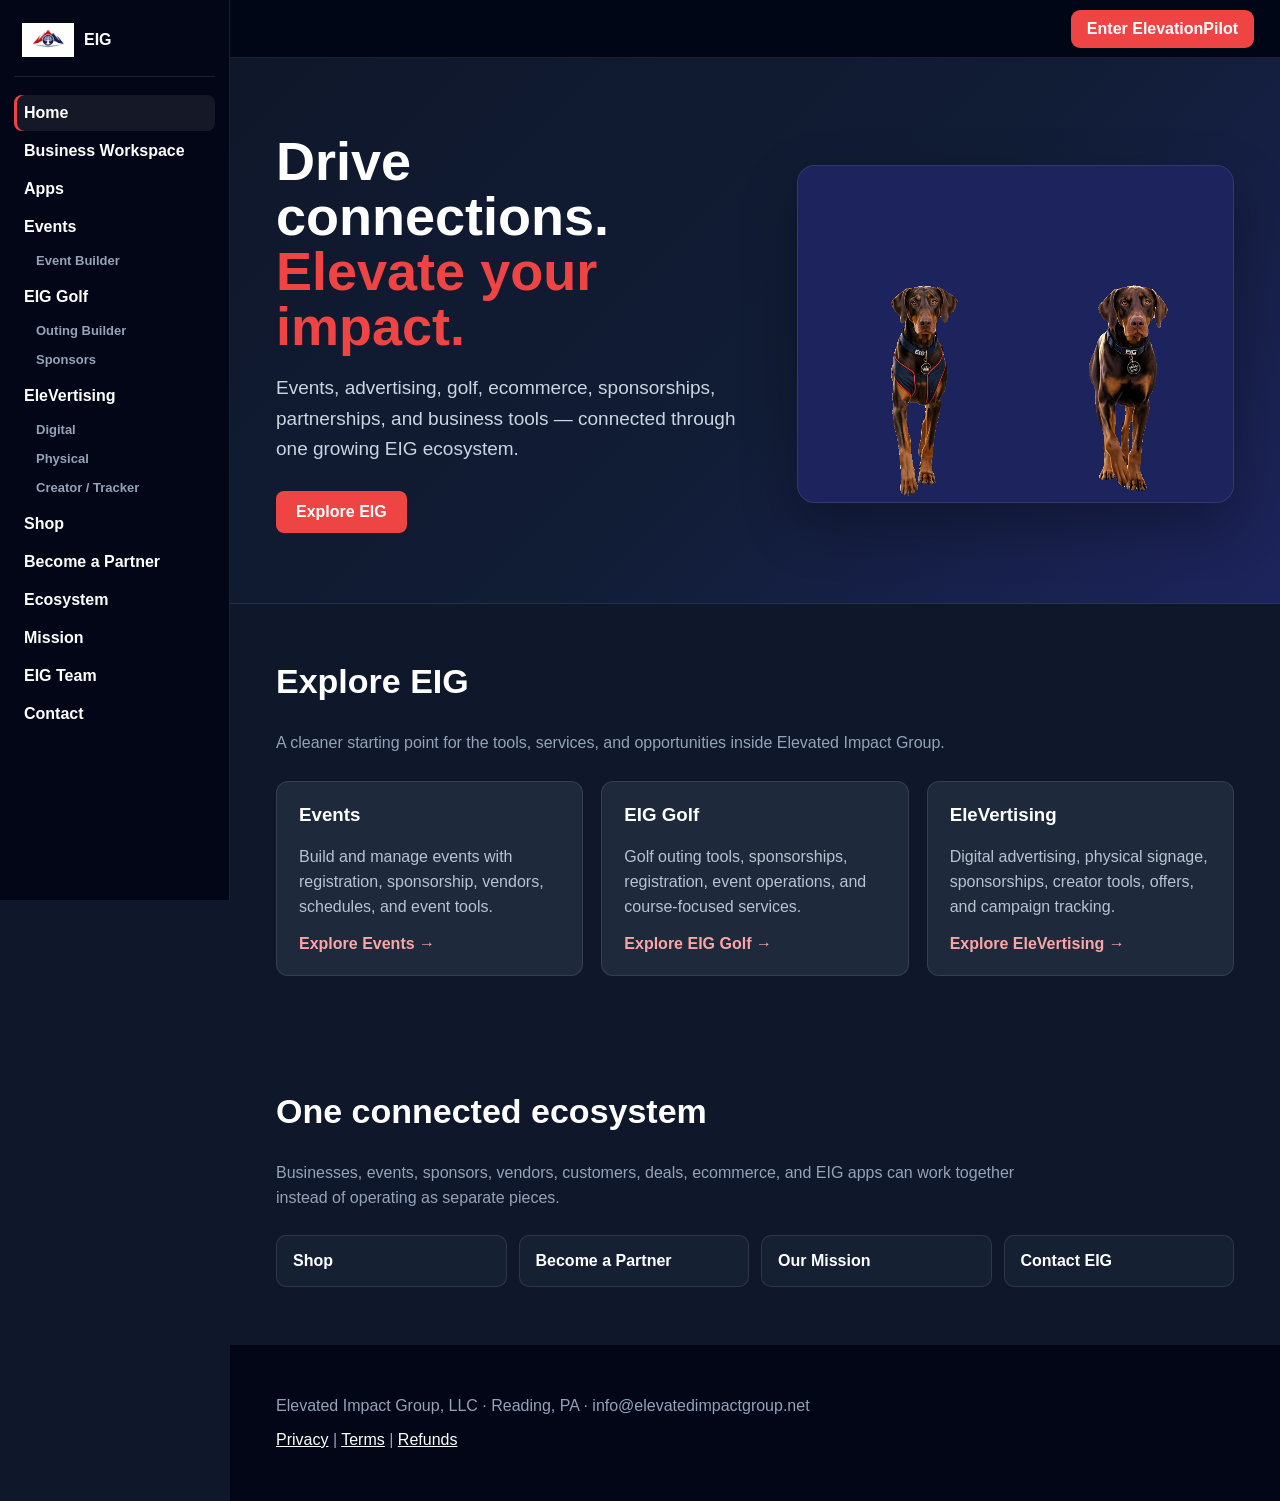
==== commit 370dc5f7: "Use transparent homepage team video" ====
--- a/index.html
+++ b/index.html
@@ -102,6 +102,7 @@
             playsinline
             preload="metadata"
           >
+            <source src="assets/eig-team-transparent.webm" type="video/webm" />
             <source src="assets/eig-team-clean-walk.mp4" type="video/mp4" />
             Your browser does not support the EIG team video.
           </video>
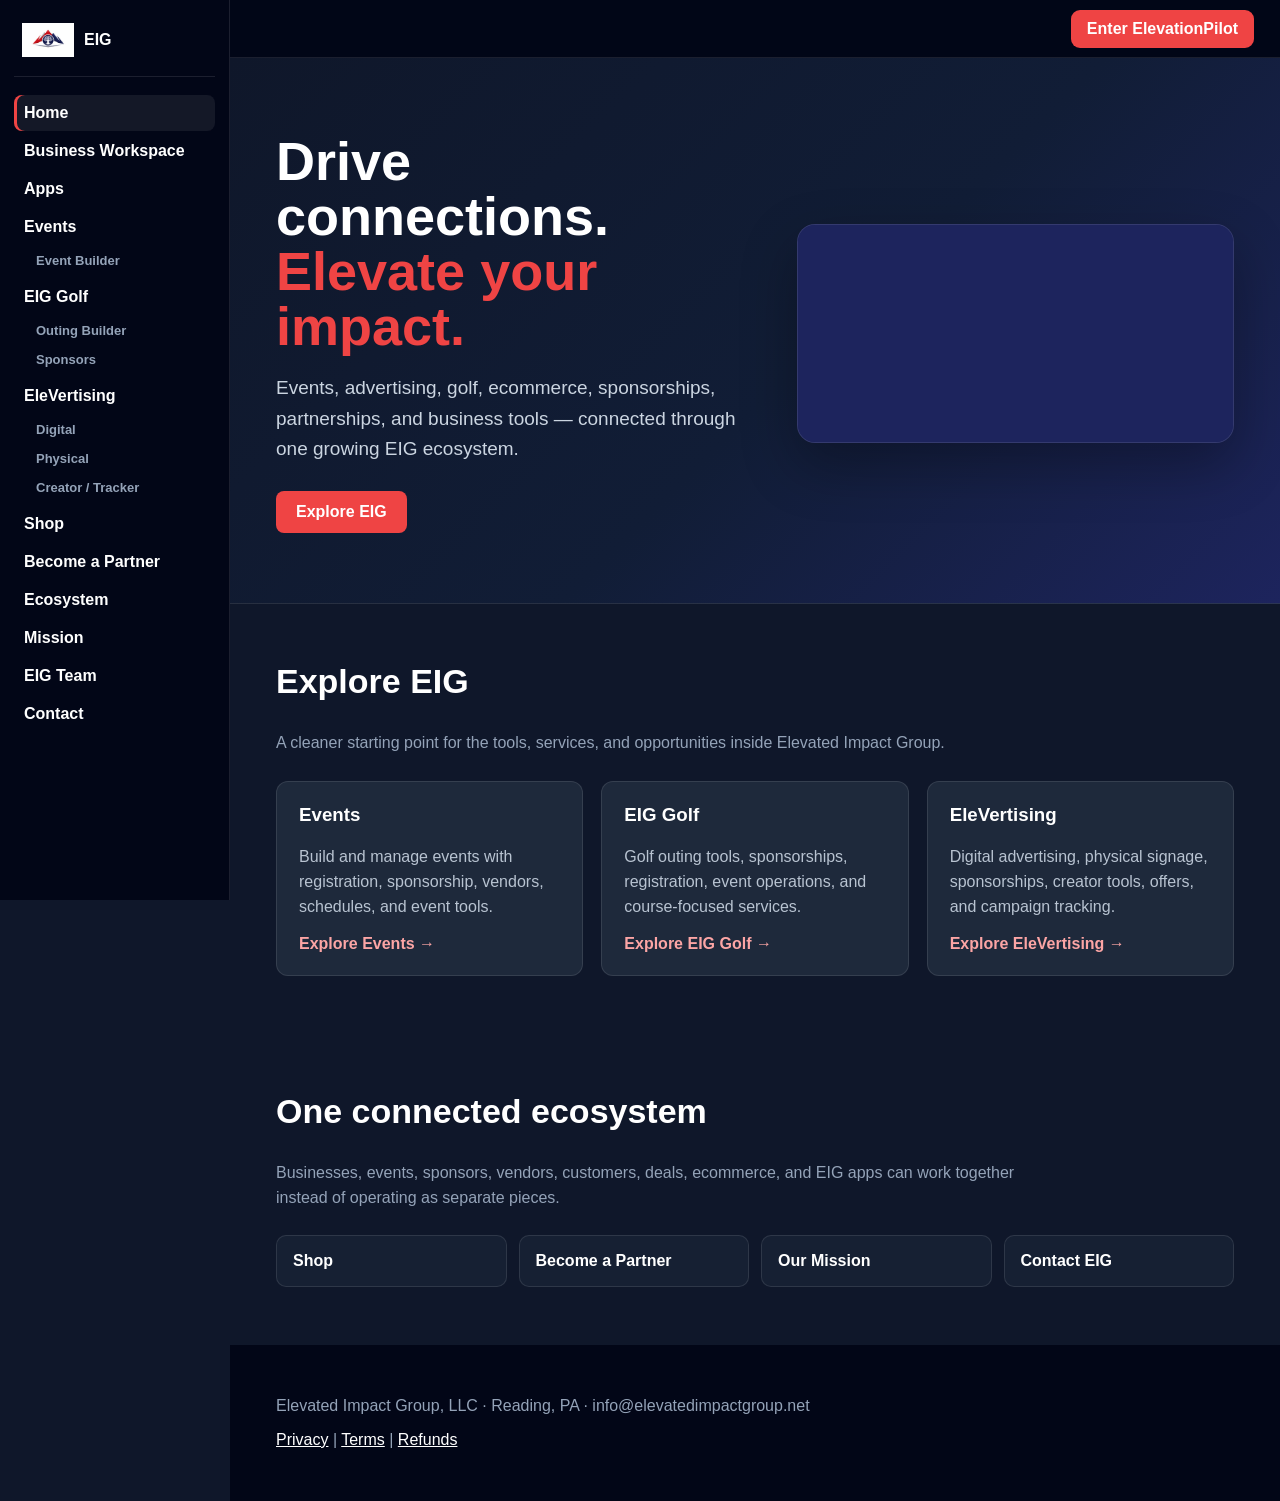
==== commit db07a3c5: "Restore stable homepage team video for launch" ====
--- a/index.html
+++ b/index.html
@@ -102,7 +102,6 @@
             playsinline
             preload="metadata"
           >
-            <source src="assets/eig-team-transparent.webm" type="video/webm" />
             <source src="assets/eig-team-clean-walk.mp4" type="video/mp4" />
             Your browser does not support the EIG team video.
           </video>
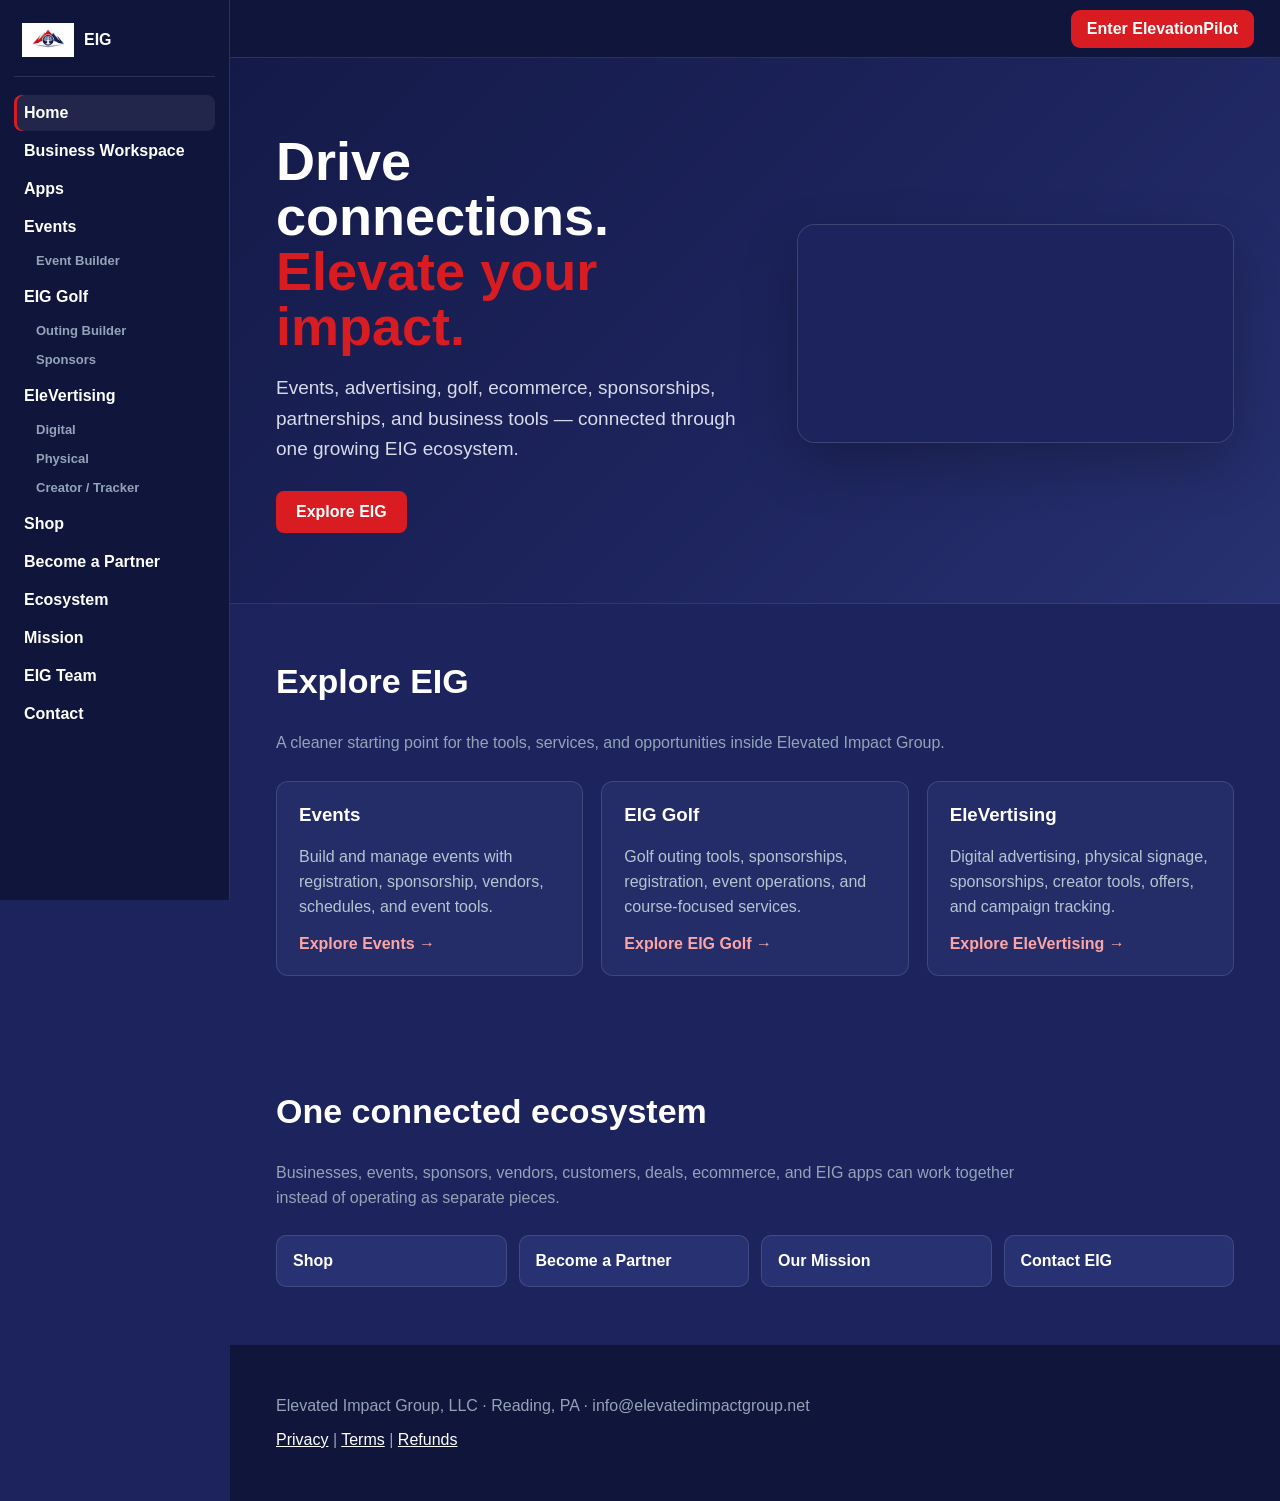
==== commit 4587dc70: "Match homepage backgrounds to EIG navy" ====
--- a/index.html
+++ b/index.html
@@ -5,7 +5,7 @@
   <title>Elevated Impact Group</title>
   <meta name="viewport" content="width=device-width, initial-scale=1.0">
   <style>
-    :root { --navy:#0f172a; --dark:#020617; --panel:#1e293b; --red:#ef4444; --muted:#cbd5e1; --line:rgba(255,255,255,.10); }
+    :root { --navy:#1D245D; --navy-deep:#141A48; --navy-soft:#283171; --dark:#10153C; --panel:#252D68; --red:#D81C22; --muted:#D7DBEA; --line:rgba(255,255,255,.12); }
     * { box-sizing:border-box; }
     html { scroll-behavior:smooth; }
     body { margin:0; font-family:Arial,sans-serif; background:var(--navy); color:white; }
@@ -20,16 +20,16 @@
     .subnav { margin:0 0 5px 12px; }
     .subnav a { font-size:13px; color:#94a3b8; padding:6px 10px; font-weight:600; }
     .content { min-width:0; }
-    .topbar { position:sticky; top:0; z-index:30; height:58px; display:flex; align-items:center; justify-content:flex-end; padding:0 26px; background:rgba(2,6,23,.94); border-bottom:1px solid var(--line); backdrop-filter:blur(12px); }
+    .topbar { position:sticky; top:0; z-index:30; height:58px; display:flex; align-items:center; justify-content:flex-end; padding:0 26px; background:rgba(16,21,60,.96); border-bottom:1px solid var(--line); backdrop-filter:blur(12px); }
     .ecospace-btn { display:inline-block; background:var(--red); color:#fff; text-decoration:none; padding:10px 16px; border-radius:9px; font-weight:900; }
-    .hero { padding:76px 46px 70px; background:linear-gradient(135deg,#0f172a,#111d36 55%,#1d245d); border-bottom:1px solid var(--line); }
+    .hero { padding:76px 46px 70px; background:linear-gradient(135deg,var(--navy-deep) 0%,var(--navy) 55%,var(--navy-soft) 100%); border-bottom:1px solid var(--line); }
     .hero-inner { max-width:1080px; display:grid; grid-template-columns:1.05fr .95fr; gap:38px; align-items:center; }
     .hero h1 { font-size:54px; line-height:1.02; margin:0 0 18px; }
     .hero h1 span { color:var(--red); }
     .hero p { color:var(--muted); font-size:19px; line-height:1.6; max-width:700px; }
     .button { display:inline-block; padding:12px 20px; background:var(--red); border:none; color:white; border-radius:8px; cursor:pointer; text-decoration:none; font-weight:800; margin-top:8px; }
-    .team-image { border-radius:18px; border:1px solid var(--line); overflow:hidden; background:#1D245D; box-shadow:0 22px 55px rgba(0,0,0,.30); }
-    .team-image img, .team-image video { display:block; width:100%; height:auto; background:#1D245D; }
+    .team-image { border-radius:18px; border:1px solid rgba(255,255,255,.14); overflow:hidden; background:var(--navy); box-shadow:0 22px 55px rgba(0,0,0,.24); }
+    .team-image img, .team-image video { display:block; width:100%; height:auto; background:var(--navy); }
     .section { padding:58px 46px; max-width:1200px; }
     .section h2 { margin-top:0; font-size:34px; }
     .section p.lead { color:#94a3b8; max-width:760px; line-height:1.6; }
@@ -39,7 +39,7 @@
     .card p { color:#b8c3d1; line-height:1.55; }
     .card a { color:#fca5a5; font-weight:800; text-decoration:none; }
     .simple-links { display:grid; grid-template-columns:repeat(4,1fr); gap:12px; margin-top:24px; }
-    .simple-links a { color:white; text-decoration:none; background:#162033; border:1px solid var(--line); padding:16px; border-radius:10px; font-weight:800; }
+    .simple-links a { color:white; text-decoration:none; background:var(--navy-soft); border:1px solid var(--line); padding:16px; border-radius:10px; font-weight:800; }
     footer { padding:36px 46px; background:var(--dark); color:#94a3b8; }
     footer a { color:white; }
     @media (max-width:900px) { .grid { grid-template-columns:1fr 1fr; } .simple-links { grid-template-columns:1fr 1fr; } .hero-inner { grid-template-columns:1fr; } }
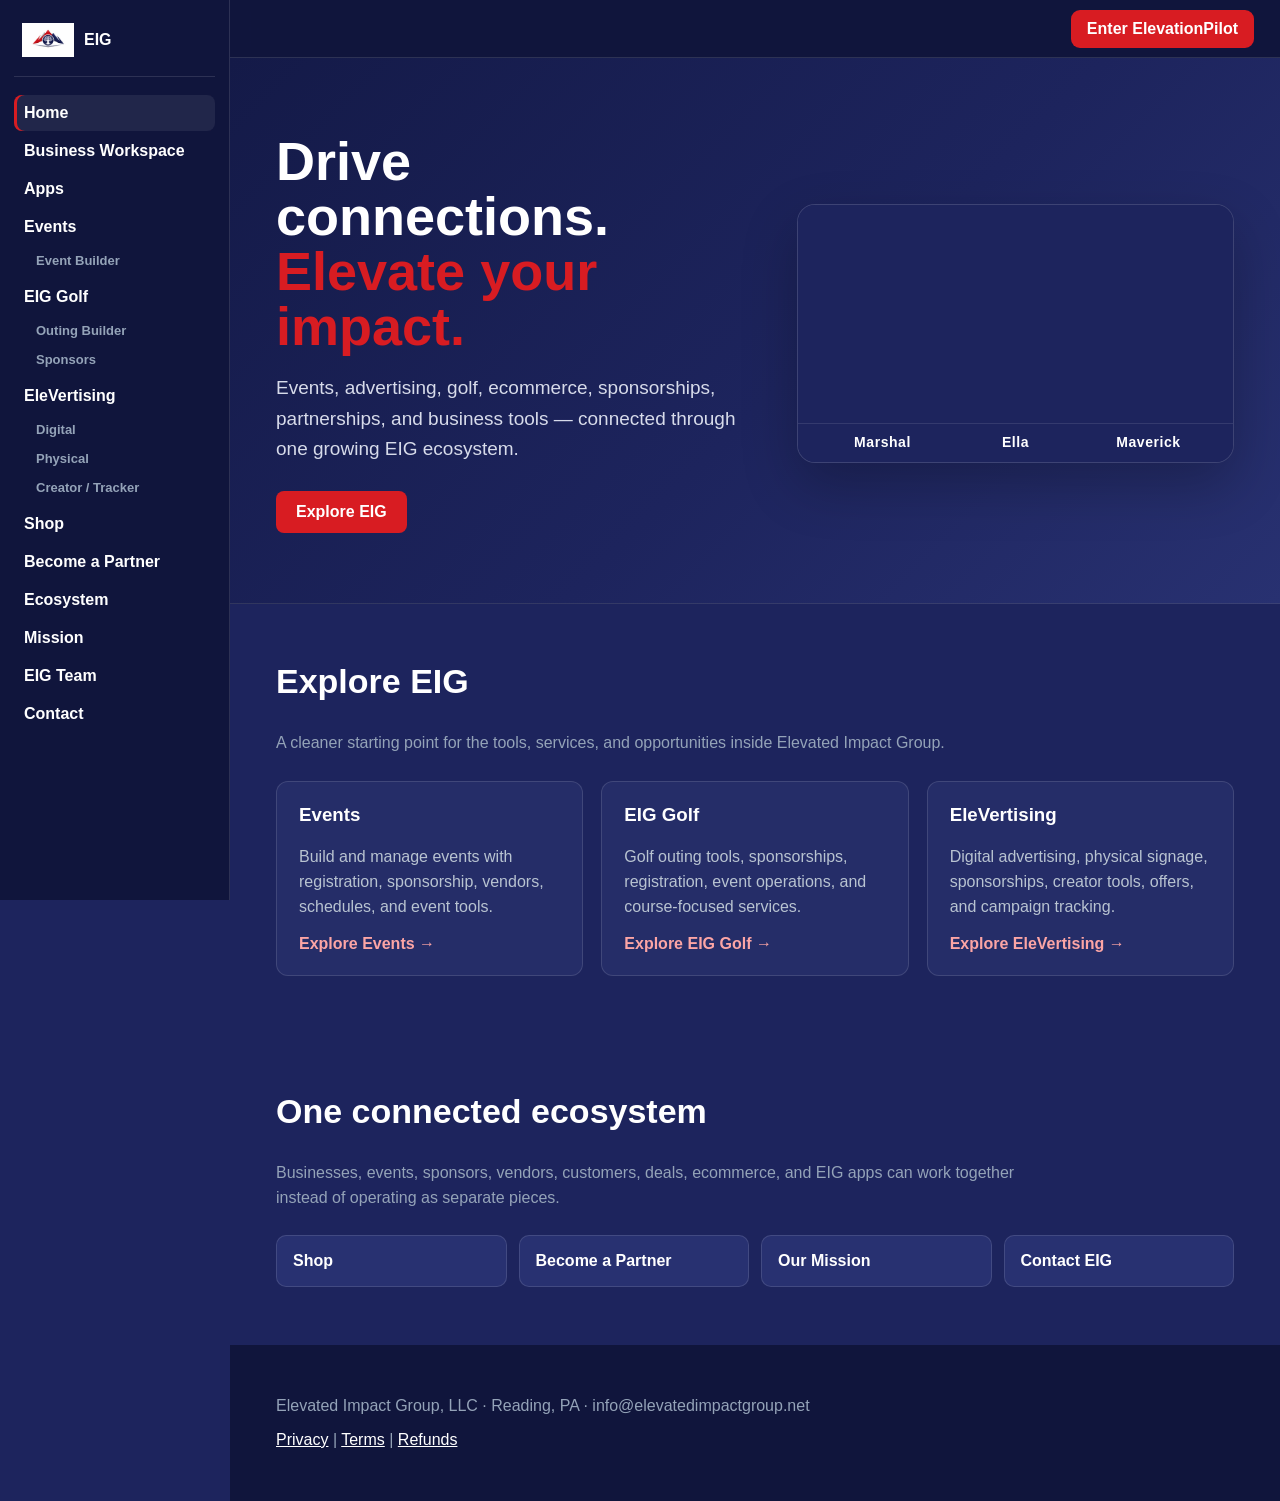
==== commit 339b09b5: "Label EIG team beneath homepage video" ====
--- a/index.html
+++ b/index.html
@@ -30,6 +30,8 @@
     .button { display:inline-block; padding:12px 20px; background:var(--red); border:none; color:white; border-radius:8px; cursor:pointer; text-decoration:none; font-weight:800; margin-top:8px; }
     .team-image { border-radius:18px; border:1px solid rgba(255,255,255,.14); overflow:hidden; background:var(--navy); box-shadow:0 22px 55px rgba(0,0,0,.24); }
     .team-image img, .team-image video { display:block; width:100%; height:auto; background:var(--navy); }
+    .team-name-row { display:grid; grid-template-columns:1fr 1fr 1fr; align-items:center; text-align:center; padding:10px 18px 12px; background:var(--navy); border-top:1px solid rgba(255,255,255,.10); }
+    .team-name-row span { font-size:14px; font-weight:900; letter-spacing:.04em; color:white; }
     .section { padding:58px 46px; max-width:1200px; }
     .section h2 { margin-top:0; font-size:34px; }
     .section p.lead { color:#94a3b8; max-width:760px; line-height:1.6; }
@@ -105,6 +107,11 @@
             <source src="assets/eig-team-clean-walk.mp4" type="video/mp4" />
             Your browser does not support the EIG team video.
           </video>
+          <div class="team-name-row" aria-label="The EIG Team">
+            <span>Marshal</span>
+            <span>Ella</span>
+            <span>Maverick</span>
+          </div>
         </div>
       </div>
     </section>
